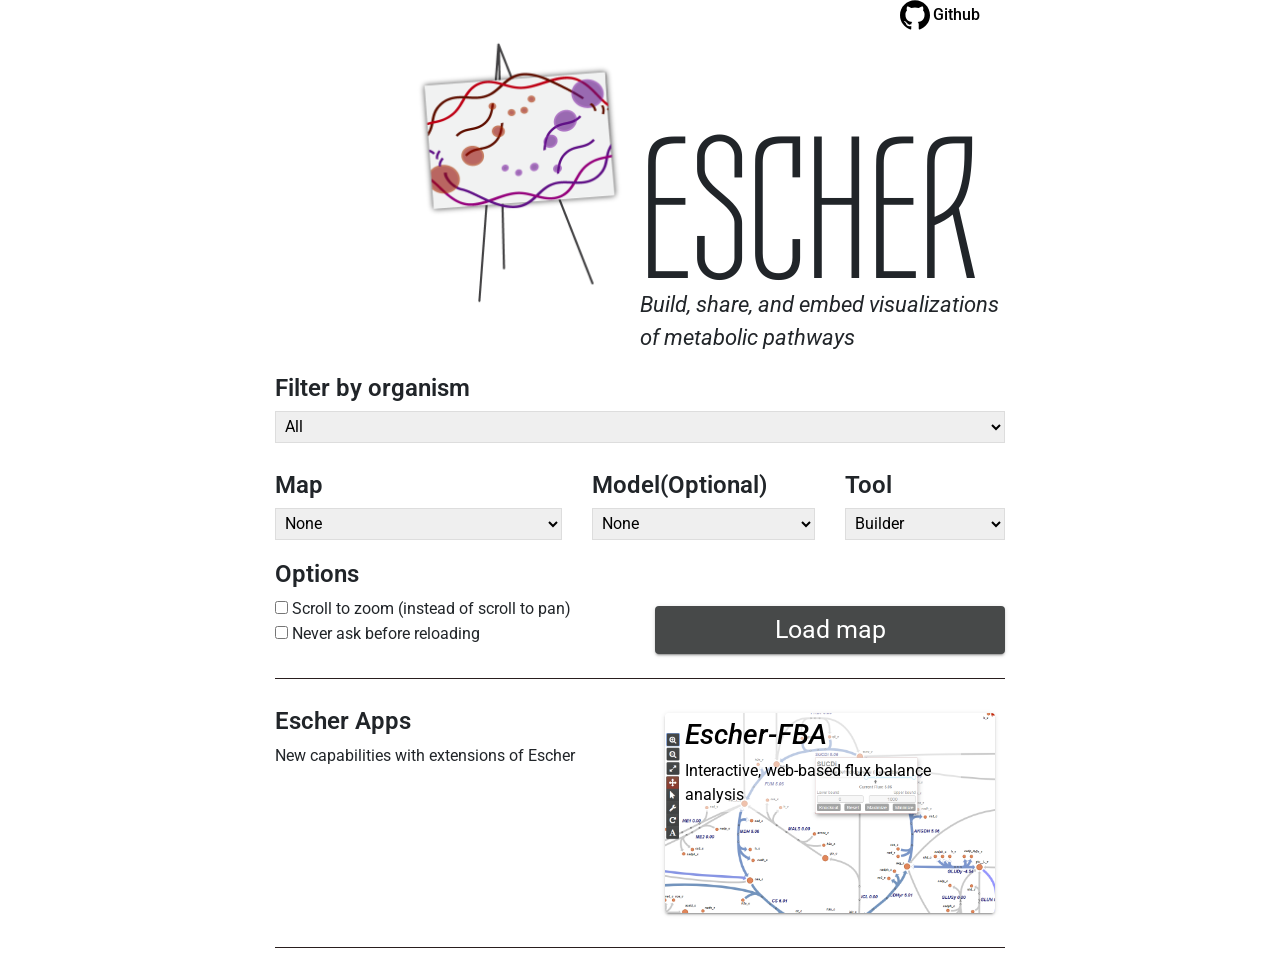
==== escher.html @ 58591a47 "asd" ====
<!DOCTYPE html>
<html lang="en">
<head>
    <meta charset="UTF-8">
    <meta name="viewport" content="width=device-width, initial-scale=1.0">
    <title>sample page 1</title>
        <!-- Bootstrap CSS -->
        <link rel="stylesheet" href="https://cdn.jsdelivr.net/npm/bootstrap@4.5.3/dist/css/bootstrap.min.css" integrity="sha384-TX8t27EcRE3e/ihU7zmQxVncDAy5uIKz4rEkgIXeMed4M0jlfIDPvg6uqKI2xXr2" crossorigin="anonymous">
        <link rel="stylesheet" href="css/mastar.css">
</head>
<body>
    <header>
        <div class="container escher--header">
            <div class="row">
                <div class="col-sm-8 col-8">
                    <a href="" class="github__link"> 
                        <img src="images/github-icon.svg" alt="github">
                        Github
                    </a>
                </div>
            </div>
        </div>
    </header>

    <section>
        <!-- logo -->
        <div class="container">
            <div class="row">
                <div class="col-sm-8 col-8 escher__logo">
                    <div class="row">
                        <div class="col-sm-6 col-6 logo_item">
                            <img src="images/escher-logo.png" alt="logo">
                        </div>
                        <div class="col-sm-6 col-6 es-title">
                            <h3 class="escher-title">ESCHER</h3>
                            <p>Build, share, and embed visualizations of metabolic pathways</p>
                        </div>
                    </div>
                </div>
            </div>
        </div>
        <!-- logo end -->
        <!-- section 1 -->
        <div class="container">
            <!-- row -->
            <div class="row">
                <!-- col-sm-8 -->
                <div class="col-sm-8 col-8 es-s1">
                    <p>Filter by organism</p>
                    <div class="row">
                        <div class="col-sm-12 col-12">
                            <select name="" id="es-s1-sel">
                                <option value="1">All</option>
                                <option value="2">Escherichia coli</option>
                                <option value="3">Homo Sapiens</option>
                                <option value="4">Saccharomyces cerevisiae</option>
                            </select>
                        </div>
                    </div>
                    <!-- row end -->
                    <!-- row -->
                    <div class="row es-sel1">
                        <div class="col-sm-5 col-5">
                            <p>Map</p>
                            <select class="filter-select">
                                <option value="None">None</option>
                                <option value="e_coli_core.Core metabolism">Core metabolism (e_coli_core)</option>
                                <option value="iJO1366.Central metabolism">Central metabolism (iJO1366)</option>
                                <option value="iJO1366.Fatty acid beta-oxidation">Fatty acid beta-oxidation (iJO1366)</option>
                                <option value="iJO1366.Fatty acid biosynthesis (saturated)">Fatty acid biosynthesis (saturated) (iJO1366)</option>
                                <option value="iJO1366.Nucleotide and histidine biosynthesis">Nucleotide and histidine biosynthesis (iJO1366)</option>
                                <option value="iJO1366.Nucleotide metabolism">Nucleotide metabolism (iJO1366)</option>
                                <option value="RECON1.Amino acid metabolism (partial)">Amino acid metabolism (partial) (RECON1)</option>
                                <option value="RECON1.Carbohydrate metabolism">Carbohydrate metabolism (RECON1)</option>
                                <option value="RECON1.Glycolysis TCA PPP">Glycolysis TCA PPP (RECON1)</option>
                                <option value="RECON1.Inositol retinol metabolism">Inositol retinol metabolism (RECON1)</option>
                                <option value="RECON1.Tryptophan metabolism">Tryptophan metabolism (RECON1)</option>
                                <option value="iMM904.Central carbon metabolism">Central carbon metabolism (iMM904)</option>
                            </select>
                        </div>
                        <div class="col-sm-4 col-4">
                            <p>Model(Optional)</p>
                            <select class="filter-select">
                                <option value="None">None</option>
                                <option value="e_coli_core">e_coli_core</option>
                                <option value="iJO1366">iJO1366</option>
                                <option value="RECON1">RECON1</option>
                                <option value="iMM904">iMM904</option>
                            </select>
                        </div>
                        <div class="col-sm-3 col-3">
                            <p>Tool</p>
                            <select class="filter-select">
                                <option value="Builder">Builder</option>
                                <option value="Viewer">Viewer</option>
                            </select>
                        </div>
                    </div>
                    <!-- row-end -->
                    <!-- row -->
                    <div class="row es-file">
                        <div class="col-sm-6 col-6">
                            <p>Options</p>
                            <label for="">
                                <input type="checkbox">
                                Scroll to zoom (instead of scroll to pan)
                            </label>
                            <label for="">
                                <input type="checkbox">
                                Never ask before reloading
                            </label>
                        </div>
                        <div class="col-sm-6 col-6">
                            <button type="button">Load map</button>
                        </div>
                    </div>
                    <!-- row end -->
                    <div class="divide"></div>
                    <!-- row -->
                    <div class="row">
                        <div class="col-sm-6 col-6">
                            <p>Escher Apps</p>
                            <p class="conts">
                                New capabilities with extensions of Escher
                            </p>
                        </div>
                        <div class="col-sm-6 col-6">
                            <a href="#" class="es-demo">
                                <div class="demo-title">
                                    <h3>Escher-FBA</h3>Interactive, web-based flux balance analysis
                                </div>
                            </a>
                        </div>
                    </div>
                    <!-- row end -->
                    <div class="divide"></div>
                </div>
                <!-- col-sm-8 end -->
            </div>
            <!-- row end -->
        </div>
        <!-- section 1 end -->
    </section>

    <footer>

    </footer>


    <script src="https://code.jquery.com/jquery-3.5.1.slim.min.js" integrity="sha384-DfXdz2htPH0lsSSs5nCTpuj/zy4C+OGpamoFVy38MVBnE+IbbVYUew+OrCXaRkfj" crossorigin="anonymous"></script>
    <script src="https://cdn.jsdelivr.net/npm/bootstrap@4.5.3/dist/js/bootstrap.bundle.min.js" integrity="sha384-ho+j7jyWK8fNQe+A12Hb8AhRq26LrZ/JpcUGGOn+Y7RsweNrtN/tE3MoK7ZeZDyx" crossorigin="anonymous"></script>

</body>
</html>
---- css/mastar.css ----
@import url('https://fonts.googleapis.com/css2?family=Roboto:ital,wght@0,100;0,300;0,400;0,500;0,700;0,900;1,100;1,300;1,400;1,500;1,700;1,900&display=swap');

@import url('https://fonts.googleapis.com/css2?family=Tulpen+One&display=swap');

*{
    font-family: 'Roboto', sans-serif;
}

/* section 1 */

.sec{
    padding-top: 30px;
}

.main_txt{
    padding-bottom:15px;
    border-bottom: 1px solid #000;

}

.main_img{
    text-align: center;
}
.main_img img{
    width: 60%;
    padding:30px 0;
}
.text-info{
    background: #eaeaea;
    padding:20px;
}
.text-info p{
    font-size: 20px;
    color: #000 !important;
    margin:0;
}
@media(max-width:767px){
    .main_img img{
        width: 85%;
    }
    .main_txt{
        font-size: 2rem;
    }
    .text-info p{
        font-size: 18px;
    }

}
/* section 1 end  */

/* section 2  */
.form-group label{
    font-size: 18px;
    font-weight:bold;
}

.btn-primary{
    box-shadow: 1px 1px 3px #ccc;
}


.white{
    background: #fff;
    color:#212529;
    border-color:#bbb;   
    margin-left:5px;  
}

.foot-conts{
    padding: 0;
    margin: 20px 0;
}

.table__area{
    margin: 40px 0 20px;
}
.table__area table{
    width: 75%;
    text-align: center;
    border: 3px solid #fff;
    margin: 0 auto;
    /* border-color: #fff; */
}
.table__area thead{
    color: #fff;
}
.table__area td{
    height: 2.4em;
}
tr.bg-blue{
    background: #4472c4;
}
tr.bg-sky{
    background: #cfd5ea;
}
.sub-text-info{
    width: 75%;
    margin: 0 auto;
}
@media(max-width:1200px){
    .table__area table{
        width: 100%;
    }
}

/* 1102 css */

.escher--header .row{
    width: 100%;
}
.github__link{
    display: flex;
    align-items: center;
    justify-content: flex-end;
    font-weight: 500;
    color: #000;
}
.github__link:hover{
    text-decoration: none;
    color: #000;
}
.github__link img{
    width: 30px;
    height: 30px;
    margin-right: 3px;
}

.escher__logo img{
    width: 65%;
}
.logo_item{
    text-align: right;
    padding: 0;
}
.escher-title{
    font-size: 13em;
    font-family: 'Tulpen One', cursive;
    font-weight: 400;
    position: relative;
    top: 17%;
}
.es-title{
    padding: 0;
}
.es-title p{
    font-style: italic;
    font-size: 22px;
    font-weight: 400;
}

.es-s1 p{
    font-size: 1.5em;
    font-weight: 600;
    margin-bottom: 5px;
}

.col-6, .col-8{
    margin: 0 auto;
}
#es-s1-sel{
    width: 100%;
    border: 1px solid #ddd;
    height: 2em;
    padding-left: 5px;
}
.es-sel1 p{
    margin-top: 1em;
}
.filter-select{
    width: 100%;
    height: 2em;
    padding-left: 5px;
    border: 1px solid #ddd;
}

.es-file{
    margin-top: 1em;
}
.es-file label{
    margin-bottom: .1em;
}
.es-file button{
    cursor: pointer;
    color: #fff!important;
    background-color: #474949;
    -webkit-box-shadow: 0 3px 1px -2px rgba(0,0,0,.2), 0 2px 2px 0 rgba(0,0,0,.14), 0 1px 5px 0 rgba(0,0,0,.12);
    box-shadow: 0 3px 1px -2px rgba(0,0,0,.2), 0 2px 2px 0 rgba(0,0,0,.14), 0 1px 5px 0 rgba(0,0,0,.12);
    border: none;
    font-size: 25px;
    border-radius: 4px;
    display: block;
    margin: 50px 0 0;
    height: 48px;
    width: 100%;
    text-align: center;
}

.divide{
    width: 100%;
    height: 1px;
    margin: 1.5em 0;
    background: #291e1e;
}

.es-s1 p.conts{
    font-size: 1em;
    font-weight: 400;
}
.es-demo{
    -ms-flex: 1 1;
    flex: 1 1;
    position: relative;
    -webkit-box-shadow: 0 3px 1px -2px rgba(0,0,0,.2), 0 2px 2px 0 rgba(0,0,0,.14), 0 1px 5px 0 rgba(0,0,0,.12);
    box-shadow: 0 3px 1px -2px rgba(0,0,0,.2), 0 2px 2px 0 rgba(0,0,0,.14), 0 1px 5px 0 rgba(0,0,0,.12);
    margin: 10px;
    height: 200px;
    min-height: 200px;
    overflow: hidden;
    border-radius: 4px;
    background: url(../images/escher-fba.png);
    background-size: cover;
    background-repeat: no-repeat;
    background-position: 100%;
    display: block;
}

.es-demo-img{
    width: 100%;
    position: relative;
}
.es-demo .demo-title{
    position: relative;
    color: #000;
    background: rgba(255,255,255,0.5);
    left: 15px;
    width: 85%;
    padding: 5px;
}
.es-demo:hover{
    text-decoration: none;
}
.demo-title > h3{
    font-style: italic;
}
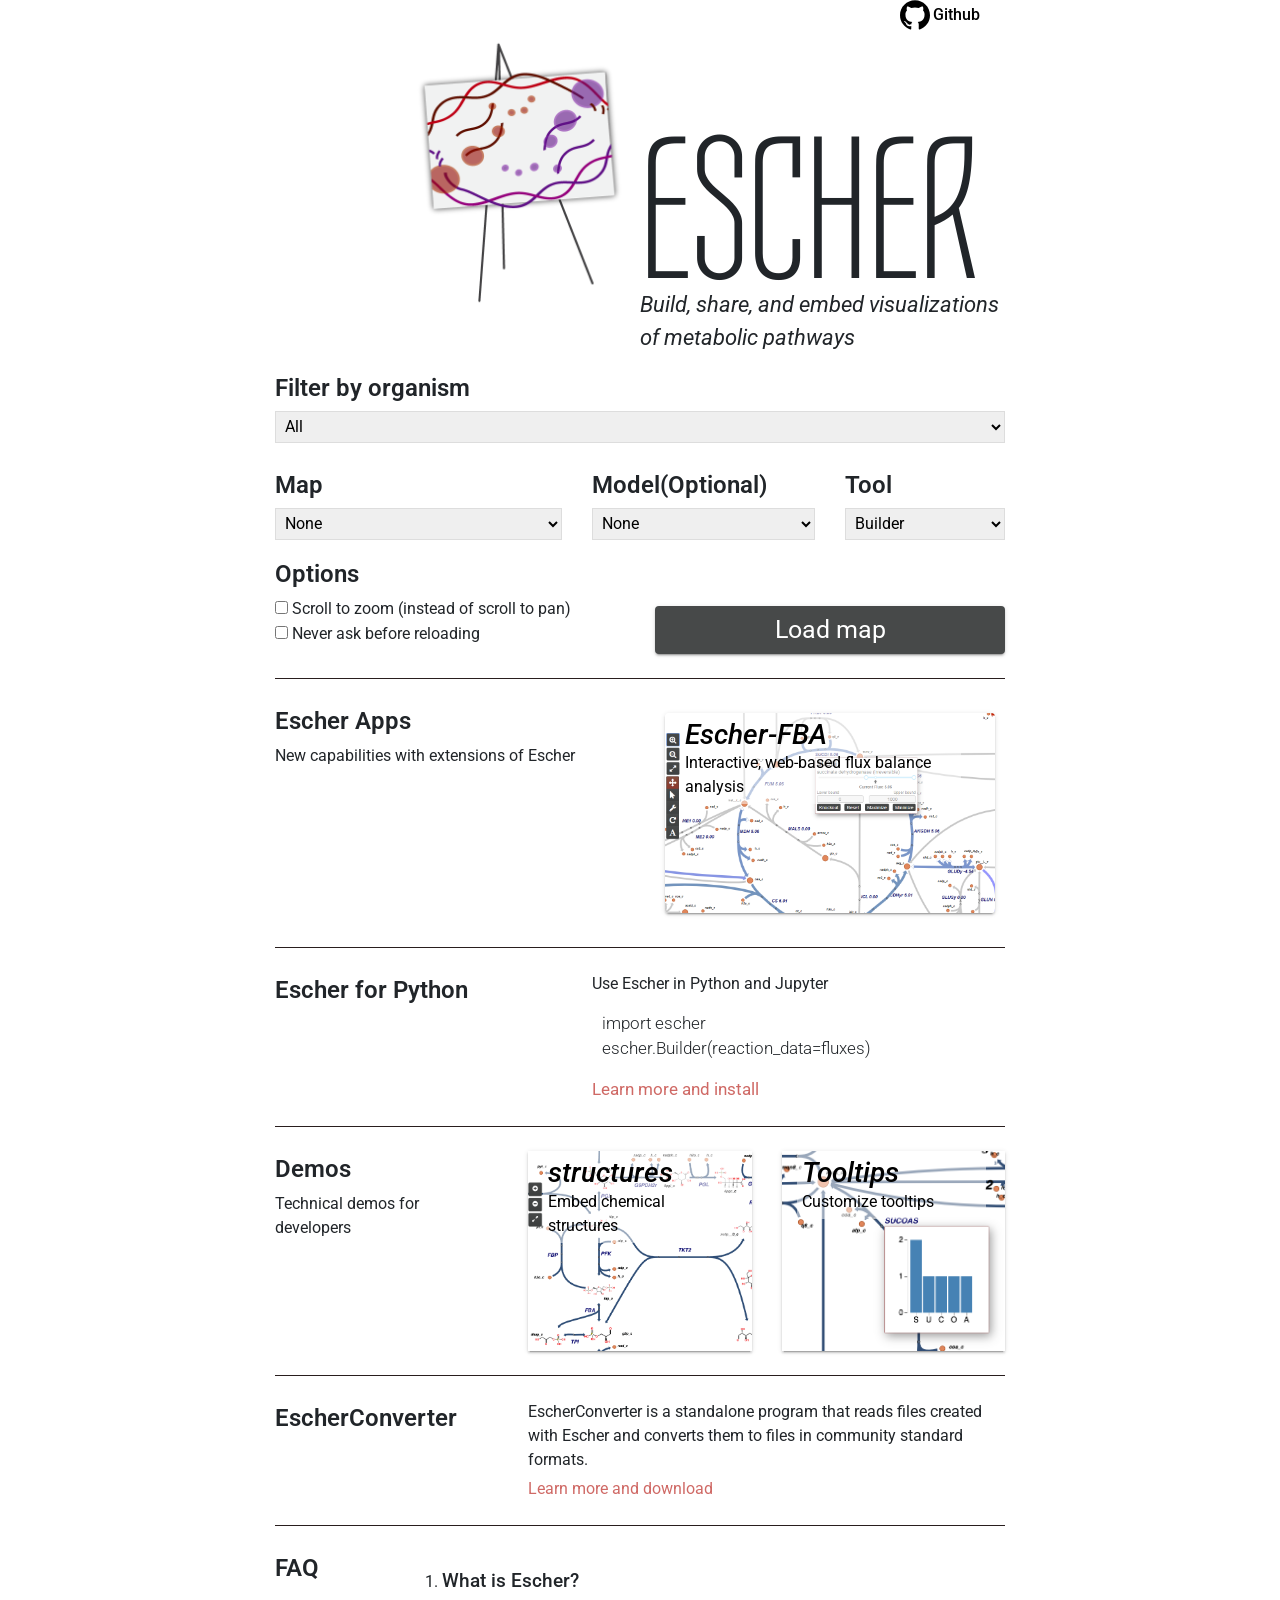
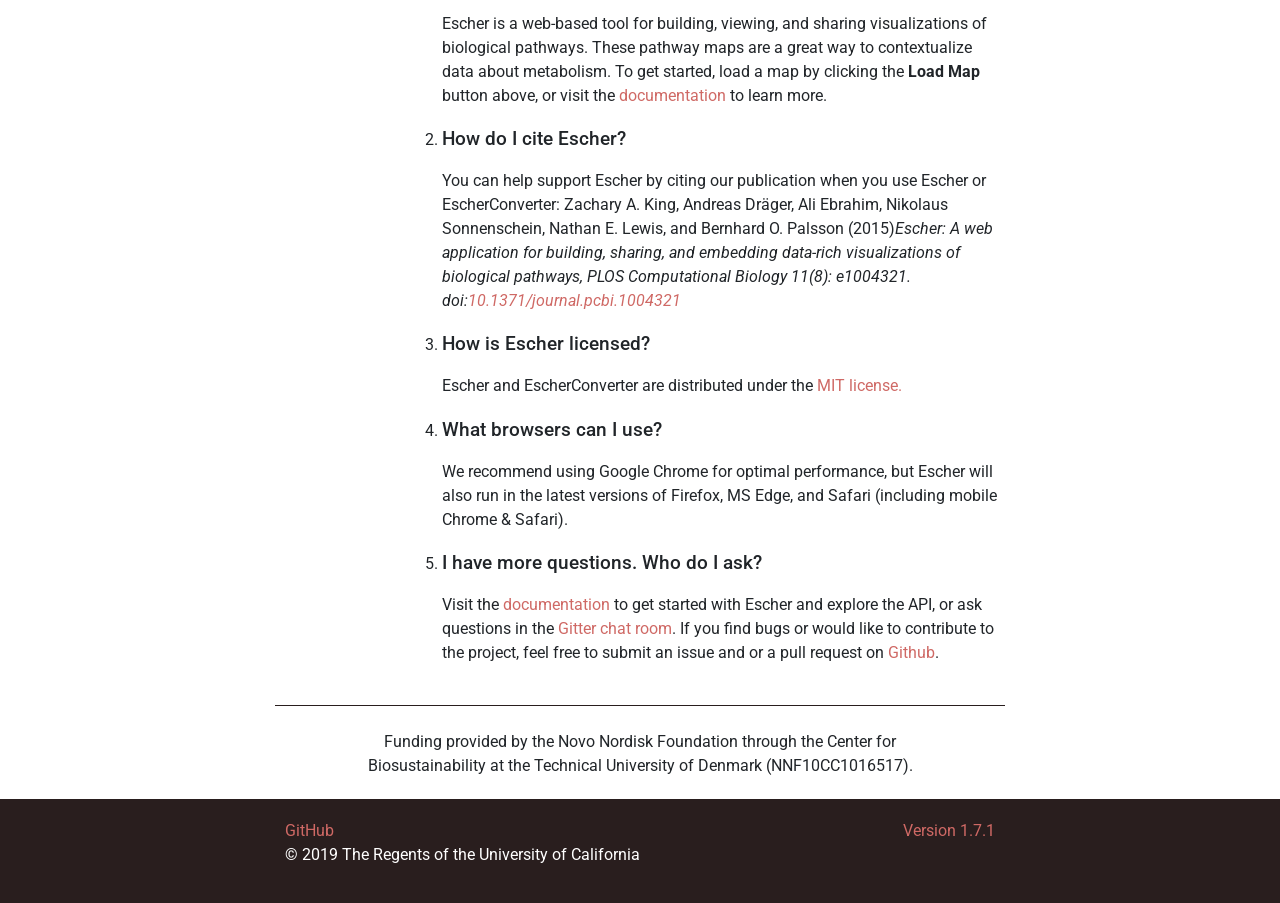
==== commit 1b3d672f: "123" ====
--- a/escher.html
+++ b/escher.html
@@ -134,6 +134,99 @@
                     </div>
                     <!-- row end -->
                     <div class="divide"></div>
+                    <!-- row -->
+                    <div class="row">
+                        <div class="col-sm-5 col-5">
+                            <p>Escher for Python</p>
+                        </div>
+                        <div class="col-sm-7 col-7">
+                            <div class="row es-import">
+                                <div class="col-sm-12 col-12">
+                                    <p class="normal">Use Escher in Python and Jupyter</p>
+                                    <p class="light_import">import escher<br>escher.Builder(reaction_data=fluxes)</p>
+                                    <a href="#">Learn more and install</a>
+                                </div>
+                            </div>
+                        </div>
+                    </div>
+                    <!-- row end -->
+                    <div class="divide"></div>
+                    <!-- row -->
+                    <div class="row es-developers">
+                        <div class="col-sm-4 col-4">
+                            <p>Demos</p>
+                            <p class="normal">
+                                Technical demos for developers
+                            </p>
+                        </div>
+                        <div class="col-sm-4 col-4">
+                            <a href="#" class="es-str">
+                                <div class="demo-title">
+                                    <h3>structures</h3>Embed chemical structures
+                                </div>
+                            </a>
+                        </div>
+                        <div class="col-sm-4 col-4">
+                            <a href="#" class="es-tool">
+                                <div class="demo-title">
+                                    <h3>Tooltips</h3>Customize tooltips
+                                </div>
+                            </a>
+                        </div>
+                    </div>
+                    <!-- row end -->
+                    <div class="divide"></div>
+                    <!-- row -->
+                    <div class="row es-converter">
+                        <div class="col-sm-4 col-4">
+                            <p>EscherConverter</p>
+                        </div>
+                        <div class="col-sm-8 col-8">
+                            <p class="normal">EscherConverter is a standalone program that reads files created with Escher and converts them to files in community standard formats.</p>
+                            <a href="#">Learn more and download</a>
+                        </div>
+                    </div>
+                    <!-- row end -->
+                    <div class="divide"></div>
+                    <!-- row -->
+                    <div class="row es-faq">
+                        <div class="col-sm-2 col-2">
+                            <p>FAQ</p>
+                        </div>
+                        <div class="col-sm-10 col-10">
+                            <ul>
+                                <li>
+                                    <h4>What is Escher?</h4>
+                                    <p>Escher is a web-based tool for building, viewing, and sharing visualizations of biological pathways. These pathway maps are a great way to contextualize data about metabolism. To get started, load a map by clicking the <b>Load Map</b> button above, or visit the <a href="#">documentation</a> to learn more.</p>
+                                </li>
+                                <li>
+                                    <h4>How do I cite Escher?</h4>
+                                    <p>You can help support Escher by citing our publication when you use Escher or EscherConverter: Zachary A. King, Andreas Dräger, Ali Ebrahim, Nikolaus Sonnenschein, Nathan E. Lewis, and Bernhard O. Palsson (2015)<span class="italic">Escher: A web application for building, sharing, and embedding data-rich visualizations of biological pathways, PLOS Computational Biology 11(8): e1004321. doi:<a href="#">10.1371/journal.pcbi.1004321</a></span></p>
+                                </li>
+                                <li>
+                                    <h4>How is Escher licensed?</h4>
+                                    <p>Escher and EscherConverter are distributed under the <a href="#">MIT license.</a></p>
+                                </li>
+                                <li>
+                                    <h4>What browsers can I use?</h4>
+                                    <p>We recommend using Google Chrome for optimal performance, but Escher will also run in the latest versions of Firefox, MS Edge, and Safari (including mobile Chrome & Safari).</p>
+                                </li>
+                                <li>
+                                    <h4>I have more questions. Who do I ask?</h4>
+                                    <p>Visit the <a href="#">documentation</a> to get started with Escher and explore the API, or ask questions in the <a href="#">Gitter chat room</a>. If you find bugs or would like to contribute to the project, feel free to submit an issue and or a pull request on <a href="#">Github</a>.</a></p>
+                                </li>
+                            </ul>
+                        </div>
+                    </div>
+                    <!-- row end -->
+                    <div class="divide"></div>
+                    <!-- row -->
+                    <div class="row es-funding">
+                        <div class="col-sm-12 col-12 text-center">
+                            <p class="normal">Funding provided by the Novo Nordisk Foundation through the Center for<br>Biosustainability at the Technical University of Denmark (NNF10CC1016517).</p>
+                        </div>
+                    </div>
+                    <!-- end row -->
                 </div>
                 <!-- col-sm-8 end -->
             </div>
@@ -143,7 +236,25 @@
     </section>
 
     <footer>
-
+        <div class="container-fluid">
+            <div class="row">
+                <div class="container">
+                    <div class="row foot-conts">
+                        <div class="col-sm-8 col-8">
+                            <div class="row">
+                                <div class="col-sm-8 col-8">
+                                    <a href="#">GitHub</a>
+                                    <p class="copy">© 2019 The Regents of the University of California</p>
+                                </div>
+                                <div class="col-sm-4 col-4">
+                                    <a href="#">Version 1.7.1</a>
+                                </div>
+                            </div>
+                        </div>
+                    </div>
+                </div>
+            </div>
+        </div>
     </footer>
 
 
--- a/css/mastar.css
+++ b/css/mastar.css
@@ -228,7 +228,7 @@
     width: 100%;
     position: relative;
 }
-.es-demo .demo-title{
+.demo-title{
     position: relative;
     color: #000;
     background: rgba(255,255,255,0.5);
@@ -241,4 +241,82 @@
 }
 .demo-title > h3{
     font-style: italic;
+    margin-bottom: 0;
+}
+.es-import p, .es-import a{
+    font-size: 17px;
+    font-weight: 400;
+}
+.es-import p.light_import{
+    font-weight: 300;
+    padding: 10px;
+}
+.es-import a{
+    color: #cf6965;
+}
+p.normal{
+    font-weight: 400;
+    font-size: 1em;
+}
+.es-str{
+    display: block;
+    background: url(../images/structures.png);
+    background-size: cover;
+    min-height: 200px;
+    webkit-box-shadow: 0 3px 1px -2px rgba(0,0,0,.2), 0 2px 2px 0 rgba(0,0,0,.14), 0 1px 5px 0 rgba(0,0,0,.12);
+    box-shadow: 0 3px 1px -2px rgba(0,0,0,.2), 0 2px 2px 0 rgba(0,0,0,.14), 0 1px 5px 0 rgba(0,0,0,.12);
+}
+.es-str:hover{
+    text-decoration: none;
+}
+
+.es-tool{
+    display: block;
+    background: url(../images/tooltip.png);
+    background-size: cover;
+    background-position: right center;
+    min-height: 200px;
+    webkit-box-shadow: 0 3px 1px -2px rgba(0,0,0,.2), 0 2px 2px 0 rgba(0,0,0,.14), 0 1px 5px 0 rgba(0,0,0,.12);
+    box-shadow: 0 3px 1px -2px rgba(0,0,0,.2), 0 2px 2px 0 rgba(0,0,0,.14), 0 1px 5px 0 rgba(0,0,0,.12);
+}
+.es-tool{
+    text-decoration: none;
+}
+.es-converter a{
+    color: #cf6965;
+}
+.es-faq li{
+    list-style: decimal;
+}
+.es-faq h4{
+    font-size: 1.2em;
+    margin: 1em 0;
+}
+.es-faq li p{
+    font-size: 1em;
+    font-weight: 400;
+}
+
+.es-faq li a{
+    color: #cf6965;
+}
+
+span.italic{
+    font-style: italic;
+}
+.es-funding{
+    margin: 0 auto 1em;
+}
+
+footer .container-fluid{
+    background: #291e1e;
+}
+.foot-conts a{
+    color: #cf6965;
+}
+.foot-conts p{
+    color: #fff;
+}
+.foot-conts .col-sm-4{
+    text-align: right;
 }
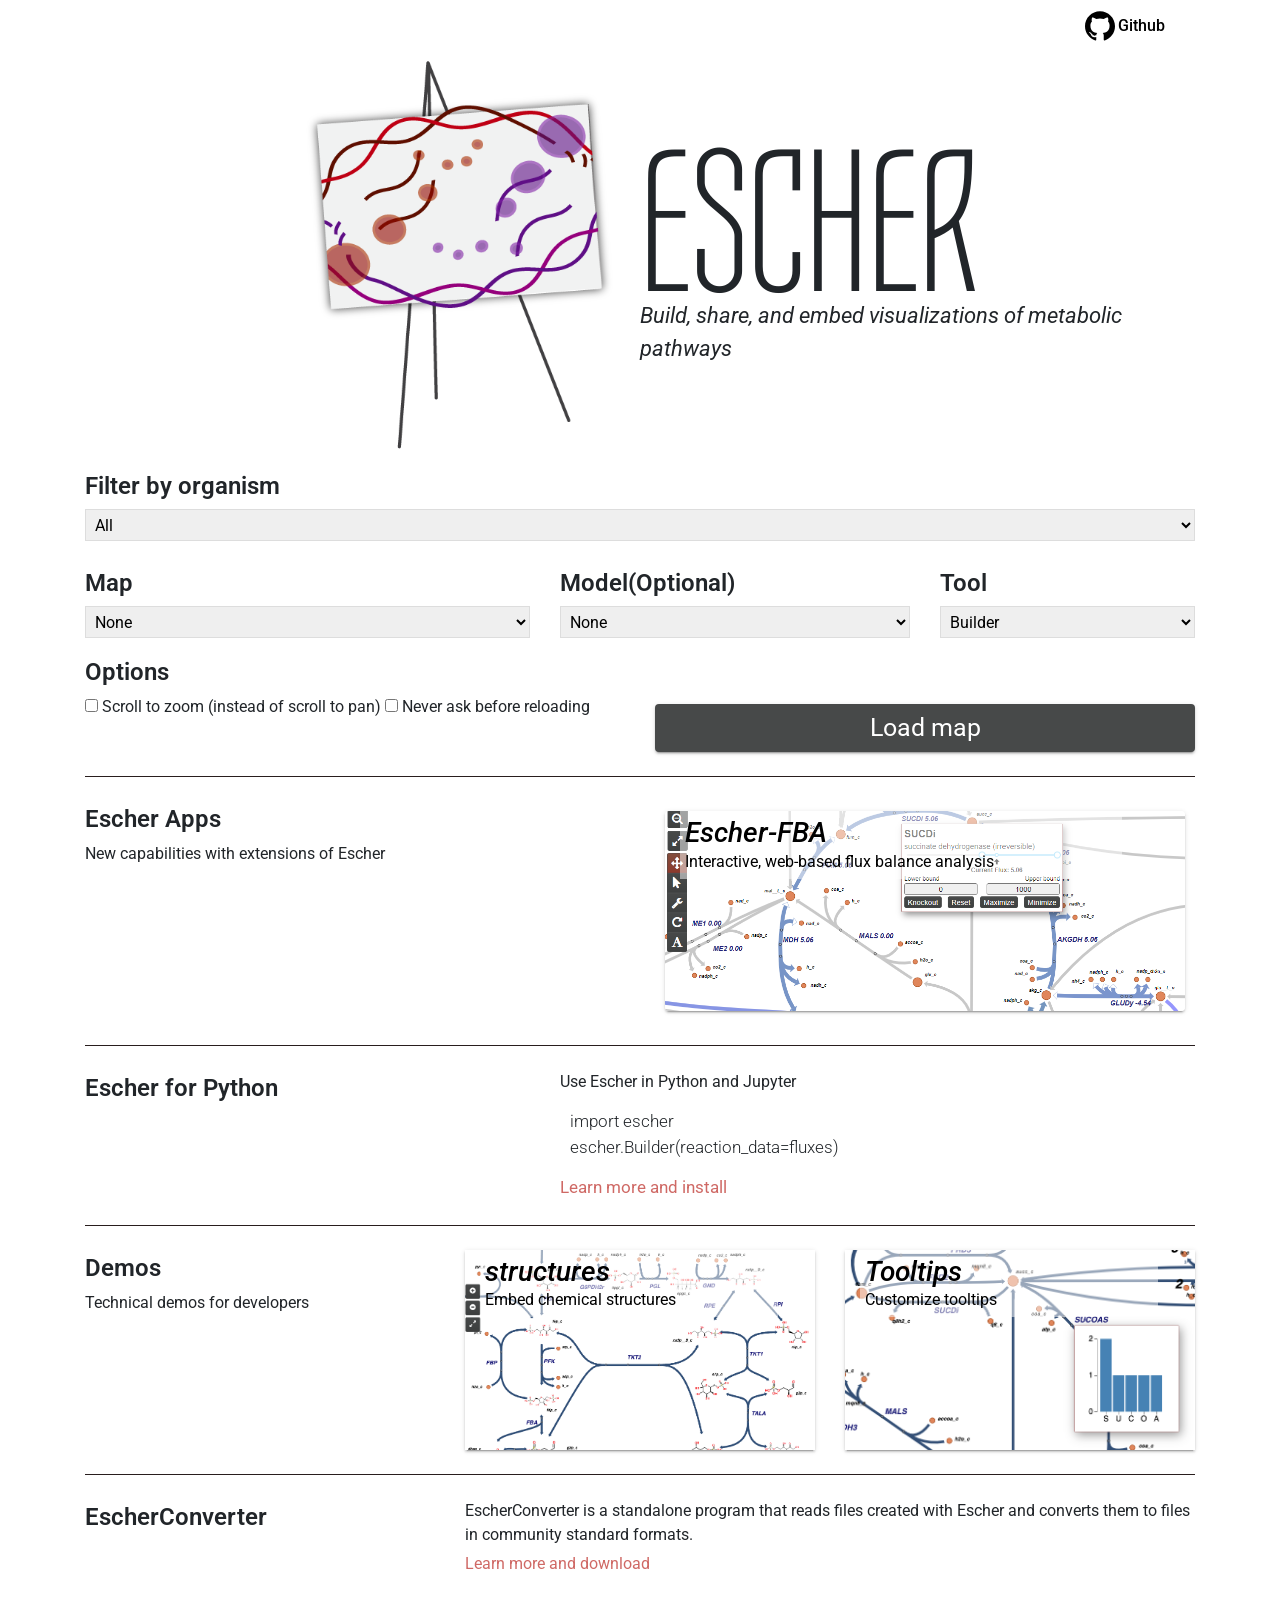
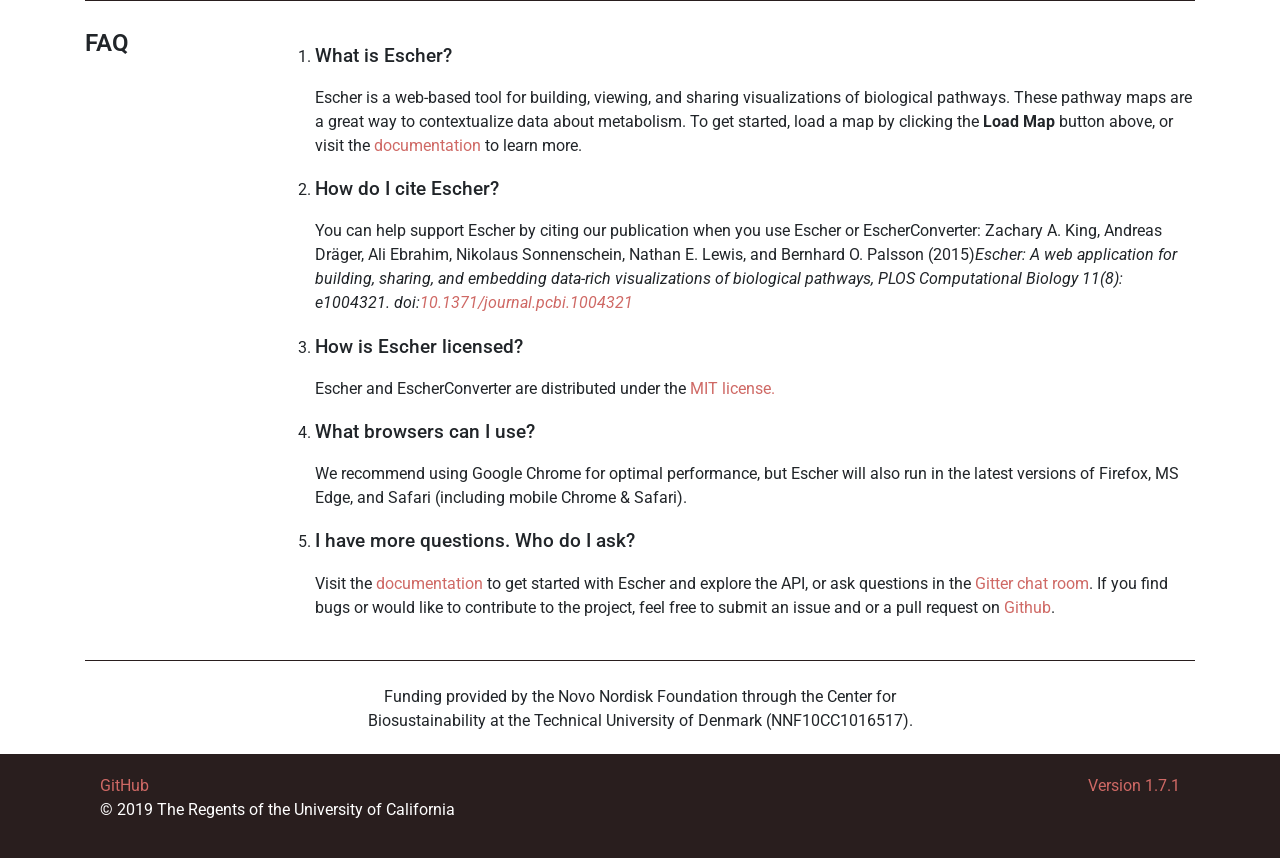
==== commit 5df9d7a7: "123" ====
--- a/escher.html
+++ b/escher.html
@@ -12,7 +12,7 @@
     <header>
         <div class="container escher--header">
             <div class="row">
-                <div class="col-sm-8 col-8">
+                <div class="col-sm-12 col-12">
                     <a href="" class="github__link"> 
                         <img src="images/github-icon.svg" alt="github">
                         Github
@@ -26,12 +26,12 @@
         <!-- logo -->
         <div class="container">
             <div class="row">
-                <div class="col-sm-8 col-8 escher__logo">
+                <div class="col-sm-12 col-12 escher__logo">
                     <div class="row">
                         <div class="col-sm-6 col-6 logo_item">
                             <img src="images/escher-logo.png" alt="logo">
                         </div>
-                        <div class="col-sm-6 col-6 es-title">
+                        <div class="col-md-6 col-12 es-title">
                             <h3 class="escher-title">ESCHER</h3>
                             <p>Build, share, and embed visualizations of metabolic pathways</p>
                         </div>
@@ -45,7 +45,7 @@
             <!-- row -->
             <div class="row">
                 <!-- col-sm-8 -->
-                <div class="col-sm-8 col-8 es-s1">
+                <div class="col-sm-12 col-12 es-s1">
                     <p>Filter by organism</p>
                     <div class="row">
                         <div class="col-sm-12 col-12">
@@ -60,7 +60,7 @@
                     <!-- row end -->
                     <!-- row -->
                     <div class="row es-sel1">
-                        <div class="col-sm-5 col-5">
+                        <div class="col-md-5 col-12">
                             <p>Map</p>
                             <select class="filter-select">
                                 <option value="None">None</option>
@@ -78,7 +78,7 @@
                                 <option value="iMM904.Central carbon metabolism">Central carbon metabolism (iMM904)</option>
                             </select>
                         </div>
-                        <div class="col-sm-4 col-4">
+                        <div class="col-md-4 col-12">
                             <p>Model(Optional)</p>
                             <select class="filter-select">
                                 <option value="None">None</option>
@@ -88,7 +88,7 @@
                                 <option value="iMM904">iMM904</option>
                             </select>
                         </div>
-                        <div class="col-sm-3 col-3">
+                        <div class="col-md-3 col-12">
                             <p>Tool</p>
                             <select class="filter-select">
                                 <option value="Builder">Builder</option>
@@ -99,7 +99,7 @@
                     <!-- row-end -->
                     <!-- row -->
                     <div class="row es-file">
-                        <div class="col-sm-6 col-6">
+                        <div class="col-md-6 col-12">
                             <p>Options</p>
                             <label for="">
                                 <input type="checkbox">
@@ -124,7 +124,7 @@
                                 New capabilities with extensions of Escher
                             </p>
                         </div>
-                        <div class="col-sm-6 col-6">
+                        <div class="col-md-6 col-12">
                             <a href="#" class="es-demo">
                                 <div class="demo-title">
                                     <h3>Escher-FBA</h3>Interactive, web-based flux balance analysis
@@ -153,20 +153,20 @@
                     <div class="divide"></div>
                     <!-- row -->
                     <div class="row es-developers">
-                        <div class="col-sm-4 col-4">
+                        <div class="col-md-4 col-12">
                             <p>Demos</p>
                             <p class="normal">
                                 Technical demos for developers
                             </p>
                         </div>
-                        <div class="col-sm-4 col-4">
+                        <div class="col-md-4 col-12 mg-1">
                             <a href="#" class="es-str">
                                 <div class="demo-title">
                                     <h3>structures</h3>Embed chemical structures
                                 </div>
                             </a>
                         </div>
-                        <div class="col-sm-4 col-4">
+                        <div class="col-md-4 col-12">
                             <a href="#" class="es-tool">
                                 <div class="demo-title">
                                     <h3>Tooltips</h3>Customize tooltips
@@ -178,10 +178,10 @@
                     <div class="divide"></div>
                     <!-- row -->
                     <div class="row es-converter">
-                        <div class="col-sm-4 col-4">
+                        <div class="col-md-4 col-12">
                             <p>EscherConverter</p>
                         </div>
-                        <div class="col-sm-8 col-8">
+                        <div class="col-md-8 col-12">
                             <p class="normal">EscherConverter is a standalone program that reads files created with Escher and converts them to files in community standard formats.</p>
                             <a href="#">Learn more and download</a>
                         </div>
@@ -190,10 +190,10 @@
                     <div class="divide"></div>
                     <!-- row -->
                     <div class="row es-faq">
-                        <div class="col-sm-2 col-2">
+                        <div class="col-md-2 col-12">
                             <p>FAQ</p>
                         </div>
-                        <div class="col-sm-10 col-10">
+                        <div class="col-md-10 col-12">
                             <ul>
                                 <li>
                                     <h4>What is Escher?</h4>
@@ -240,14 +240,14 @@
             <div class="row">
                 <div class="container">
                     <div class="row foot-conts">
-                        <div class="col-sm-8 col-8">
+                        <div class="col-sm-12 col-12">
                             <div class="row">
-                                <div class="col-sm-8 col-8">
-                                    <a href="#">GitHub</a>
+                                <div class="col-md-12 col-12">
+                                    <div class="foot-link">
+                                        <a href="#">GitHub</a>
+                                        <a href="#">Version 1.7.1</a>
+                                    </div>
                                     <p class="copy">© 2019 The Regents of the University of California</p>
-                                </div>
-                                <div class="col-sm-4 col-4">
-                                    <a href="#">Version 1.7.1</a>
                                 </div>
                             </div>
                         </div>
--- a/css/mastar.css
+++ b/css/mastar.css
@@ -124,6 +124,9 @@
     height: 30px;
     margin-right: 3px;
 }
+.escher--header{
+    margin-top: .7em;
+}
 
 .escher__logo img{
     width: 65%;
@@ -137,7 +140,7 @@
     font-family: 'Tulpen One', cursive;
     font-weight: 400;
     position: relative;
-    top: 17%;
+    top: 14%;
 }
 .es-title{
     padding: 0;
@@ -152,10 +155,6 @@
     font-size: 1.5em;
     font-weight: 600;
     margin-bottom: 5px;
-}
-
-.col-6, .col-8{
-    margin: 0 auto;
 }
 #es-s1-sel{
     width: 100%;
@@ -279,7 +278,7 @@
     webkit-box-shadow: 0 3px 1px -2px rgba(0,0,0,.2), 0 2px 2px 0 rgba(0,0,0,.14), 0 1px 5px 0 rgba(0,0,0,.12);
     box-shadow: 0 3px 1px -2px rgba(0,0,0,.2), 0 2px 2px 0 rgba(0,0,0,.14), 0 1px 5px 0 rgba(0,0,0,.12);
 }
-.es-tool{
+.es-tool:hover{
     text-decoration: none;
 }
 .es-converter a{
@@ -319,4 +318,34 @@
 }
 .foot-conts .col-sm-4{
     text-align: right;
-}+}
+
+.foot-link{
+    display: flex;
+    justify-content: space-between;
+}
+
+@media(max-width:768px){
+    .escher-title{
+        font-size: 8em;
+        top: 36px;
+    }
+    .logo_item{
+        display: none;
+    }
+    .row{
+        flex-direction: column;
+    }
+    .es-title p{
+        font-size: 1em;
+    }
+    .demo-box{
+        margin: 10px 0;
+    }
+    .mg-1{
+        margin: 1em 0;
+    }
+    .foot-conts .row{
+        flex-direction: row;
+    }
+}
